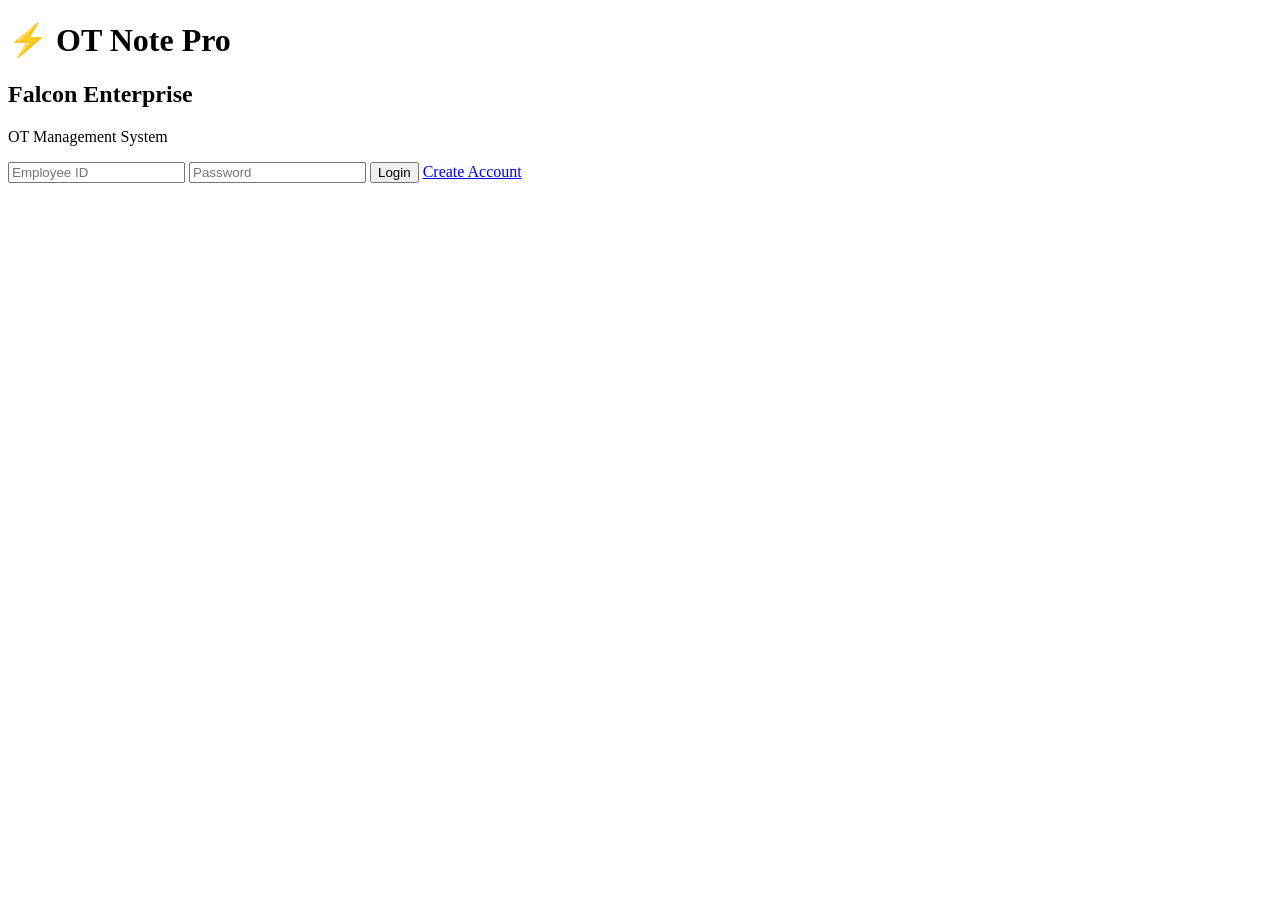
==== templates/login.html @ b85090cf "Add files via upload" ====
<!DOCTYPE html>

<html>

<head>

<title>
OT Note Pro Falcon Enterprise
</title>


<link rel="stylesheet"
href="/static/style.css">


</head>


<body class="login-page">


<div class="login-card">


<h1>
⚡ OT Note Pro
</h1>


<h2>
Falcon Enterprise
</h2>


<p>
OT Management System
</p>



<input
id="employee_id"
placeholder="Employee ID">


<input
id="password"
type="password"
placeholder="Password">



<button
class="login-btn"
onclick="login()">

Login

</button>



<a href="/register">

Create Account

</a>


</div>


<script>


function login(){


fetch("/login",{


method:"POST",

headers:{

"Content-Type":
"application/json"

},


body:JSON.stringify({

employee_id:
document.getElementById("employee_id").value,


password:
document.getElementById("password").value

})


})


.then(r=>r.json())


.then(data=>{


if(data.success){

window.location="/dashboard";

}

else{

alert("Login ไม่ถูกต้อง");

}


});


}


</script>


</body>

</html>
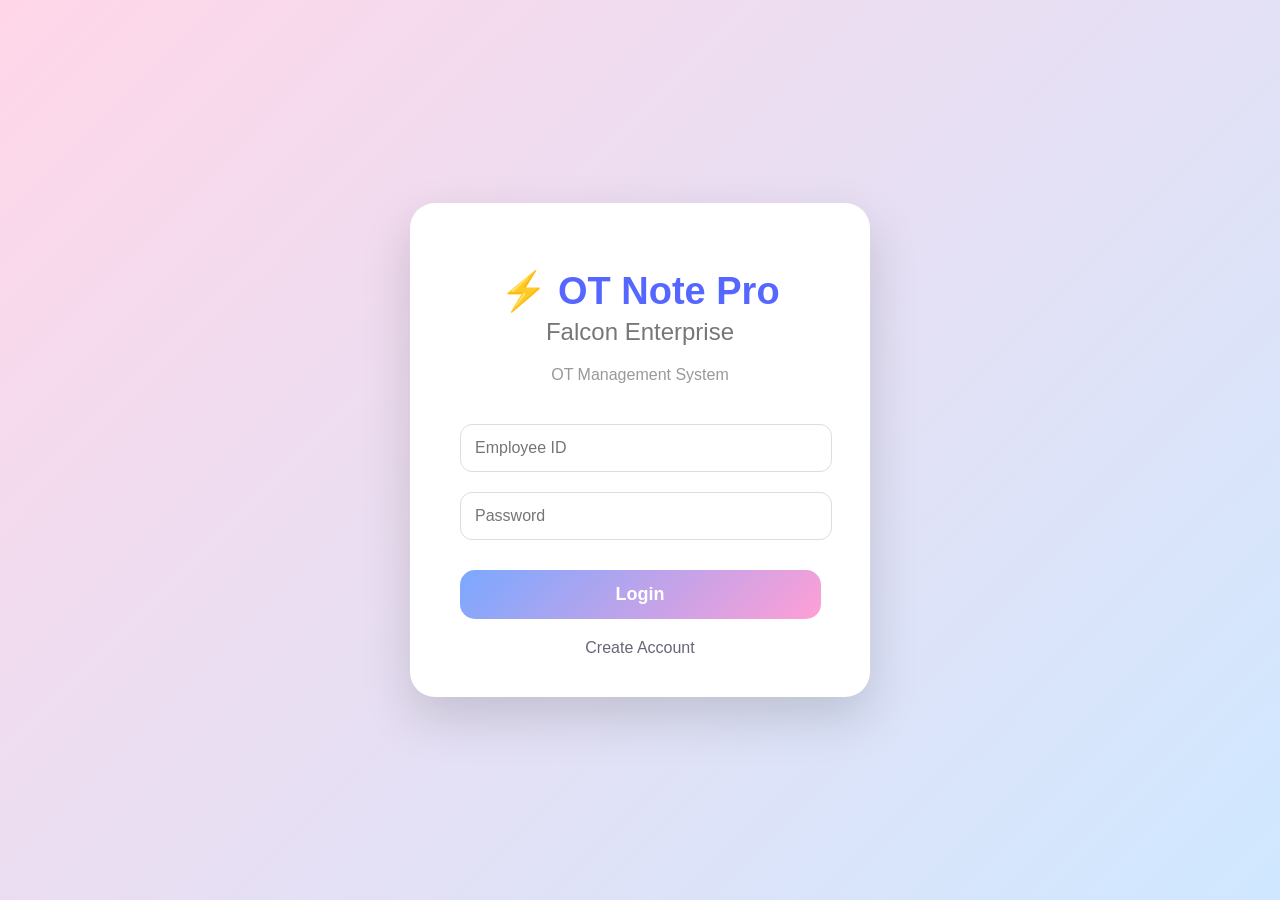
==== commit 29382cba: "Update login.html" ====
--- a/templates/login.html
+++ b/templates/login.html
@@ -3,7 +3,8 @@
 <html>
 
 <head>
-
+<meta name="viewport" content="width=device-width, initial-scale=1.0">
+  
 <title>
 OT Note Pro Falcon Enterprise
 </title>
@@ -134,4 +135,4 @@
 
 </body>
 
-</html>+</html>
--- a/static/style.css
+++ b/static/style.css
@@ -0,0 +1,1008 @@
+/* =================================
+   OT Note Pro Falcon
+   Premium Mobile Style
+================================= */
+
+
+body{
+
+    margin:0;
+
+    background:#F1F5F9;
+
+    font-family:
+    "Segoe UI",
+    Arial,
+    sans-serif;
+
+    color:#1E293B;
+
+}
+
+
+
+/* Header */
+
+.header{
+
+    background:#0F4C81;
+
+    color:white;
+
+    padding:20px;
+
+    text-align:center;
+
+    box-shadow:
+    0 3px 10px rgba(0,0,0,0.15);
+
+}
+
+
+.header h1{
+
+    margin:0;
+
+    font-size:32px;
+
+}
+
+
+.header p{
+
+    margin:5px;
+
+    color:#DDE7F2;
+
+}
+
+
+
+/* Main Card */
+
+.card{
+
+    background:white;
+
+    margin:20px auto;
+
+    padding:25px;
+
+    width:90%;
+
+    max-width:900px;
+
+    border-radius:15px;
+
+    box-shadow:
+
+    0 5px 20px rgba(0,0,0,0.12);
+
+}
+
+
+
+/* Text Area */
+
+textarea{
+
+    width:100%;
+
+    height:120px;
+
+    resize:none;
+
+    padding:12px;
+
+    font-size:15px;
+
+    border-radius:10px;
+
+    border:1px solid #CBD5E1;
+
+    box-sizing:border-box;
+
+}
+
+
+
+/* Form Grid */
+
+
+.form-grid{
+
+    display:grid;
+
+    grid-template-columns:
+
+    1fr 1fr;
+
+    gap:15px;
+
+}
+
+
+
+.form-grid div{
+
+    display:flex;
+
+    flex-direction:column;
+
+}
+
+
+
+.form-grid label{
+
+    font-weight:600;
+
+    margin-bottom:5px;
+
+}
+
+input{
+
+    padding:10px;
+
+    border-radius:8px;
+
+    border:
+
+    1px solid #CBD5E1;
+
+    font-size:15px;
+
+}
+
+
+
+.form-grid .full{
+
+    grid-column:
+
+    1 / 3;
+
+}
+
+
+
+
+
+/* Buttons */
+
+
+button{
+
+
+    border:none;
+
+    padding:
+
+    12px 25px;
+
+
+    margin-top:15px;
+
+
+    border-radius:12px;
+
+
+    font-size:16px;
+
+
+    font-weight:bold;
+
+
+    cursor:pointer;
+
+
+    transition:0.2s;
+
+
+}
+
+
+
+button:hover{
+
+    transform:translateY(-2px);
+
+}
+
+
+
+/* Parse Button */
+
+.blue{
+
+    background:#2563EB;
+
+    color:white;
+
+}
+
+
+/* Save Button */
+
+.green{
+
+    background:#16A34A;
+
+    color:white;
+
+}
+
+
+
+/* =======================================
+   TABLE
+======================================= */
+
+.table-wrapper{
+
+    width:100%;
+
+    margin-top:15px;
+
+    overflow-x:auto;
+
+    border-radius:12px;
+
+    border:1px solid #E5E7EB;
+
+    background:white;
+
+}
+
+table{
+
+    width:100%;
+
+    border-collapse:collapse;
+
+    table-layout:fixed;
+
+}
+
+thead{
+
+    background:#174A7C;
+
+    color:white;
+
+    position:sticky;
+
+    top:0;
+
+}
+
+th{
+
+    padding:14px;
+
+    font-size:14px;
+
+    font-weight:600;
+
+    border-right:1px solid rgba(255,255,255,.15);
+
+}
+
+td{
+
+    padding:12px;
+
+    text-align:center;
+
+    border-bottom:1px solid #ECECEC;
+
+    font-size:14px;
+
+}
+
+tbody tr:nth-child(even){
+
+    background:#FAFBFC;
+
+}
+
+tbody tr:hover{
+
+    background:#EAF4FF;
+
+    transition:.2s;
+
+}
+
+tbody tr{
+
+    transition:.2s;
+
+}
+
+/* ===== Column Width ===== */
+
+#records th:nth-child(1),
+#records td:nth-child(1){
+
+    width:18%;
+
+}
+
+#records th:nth-child(2),
+#records td:nth-child(2){
+
+    width:14%;
+
+}
+
+#records th:nth-child(3),
+#records td:nth-child(3){
+
+    width:12%;
+
+}
+
+#records th:nth-child(4),
+#records td:nth-child(4){
+
+    width:8%;
+
+}
+
+#records th:nth-child(5),
+#records td:nth-child(5){
+
+    width:8%;
+
+}
+
+#records th:nth-child(6),
+#records td:nth-child(6){
+
+    width:7%;
+
+}
+
+#records th:nth-child(7),
+#records td:nth-child(7){
+
+    width:13%;
+
+    overflow:hidden;
+
+    text-overflow:ellipsis;
+
+    white-space:nowrap;
+
+}
+
+#records th:nth-child(8),
+#records td:nth-child(8){
+
+    width:10%;
+
+}
+
+
+
+/* Mobile */
+
+@media(max-width:700px){
+
+
+    .form-grid{
+
+        grid-template-columns:
+
+        1fr;
+
+    }
+
+
+    .form-grid .full{
+
+        grid-column:
+
+        1;
+
+    }
+
+
+    table{
+
+        font-size:12px;
+
+        overflow:auto;
+
+    }
+
+
+    .card{
+
+        width:95%;
+
+        padding:15px;
+
+    }
+
+}
+
+.red{
+
+    background:#DC2626;
+
+    color:white;
+
+    border:none;
+
+    border-radius:8px;
+
+    padding:10px 18px;
+
+    cursor:pointer;
+
+    font-weight:bold;
+
+    transition:.25s;
+
+}
+
+.red:hover{
+
+    background:#B91C1C;
+
+    transform:scale(1.05);
+
+}
+
+
+.orange{
+
+    background:#F59E0B;
+
+    color:white;
+
+}
+
+.orange:hover{
+
+    background:#D97706;
+
+}
+
+.button-bar{
+
+    display:grid;
+
+    grid-template-columns:repeat(4,1fr);
+
+    gap:15px;
+
+    margin-top:25px;
+
+    margin-bottom:30px;
+
+}
+
+.table-wrapper{
+
+    width:100%;
+
+    overflow-x:auto;
+    max-height:420px;
+}
+
+/* ลดความกว้างคอลัมน์ Detail */
+
+#records th:nth-child(7),
+#records td:nth-child(7){
+
+    width:80px;
+
+    max-width:80px;
+
+    overflow:hidden;
+
+    text-overflow:ellipsis;
+
+    white-space:nowrap;
+
+}
+
+/* ===================================== */
+/* Mobile Responsive */
+/* ===================================== */
+
+
+@media screen and (max-width: 768px){
+
+
+    body{
+
+        padding:10px;
+
+    }
+
+
+
+    .header{
+
+        text-align:center;
+
+        padding:15px;
+
+    }
+
+
+
+    .header h1{
+
+        font-size:24px;
+
+    }
+
+
+
+    .card{
+
+        width:100%;
+
+        padding:15px;
+
+        box-sizing:border-box;
+
+    }
+
+
+
+    textarea{
+
+        width:100%;
+
+        min-height:120px;
+
+        font-size:16px;
+
+    }
+
+
+
+    .form-grid{
+
+        display:block;
+
+    }
+
+
+
+    .field{
+
+        width:100%;
+
+        margin-bottom:15px;
+
+    }
+
+
+
+    .field input{
+
+        width:100%;
+
+        height:42px;
+
+        font-size:16px;
+
+        box-sizing:border-box;
+
+    }
+
+
+
+    .field textarea{
+
+        width:100%;
+
+    }
+
+
+
+    .button-bar{
+
+        display:flex;
+
+        flex-direction:column;
+
+        gap:10px;
+
+    }
+
+
+
+    .button-bar button{
+
+        width:100%;
+
+        height:45px;
+
+        font-size:16px;
+
+    }
+
+
+
+    .table-wrapper{
+
+        overflow-x:auto;
+
+        width:100%;
+
+    }
+
+
+
+    table{
+
+        min-width:800px;
+
+    }
+
+
+
+    th,
+    td{
+
+        white-space:nowrap;
+
+        padding:10px;
+
+    }
+
+
+}
+
+/* ===================================== */
+/* Mobile Header */
+/* ===================================== */
+
+
+@media screen and (max-width:768px){
+
+
+.header{
+
+    border-radius:15px;
+
+    margin-bottom:15px;
+
+}
+
+
+
+.header button{
+
+    width:100%;
+
+    margin-top:10px;
+
+}
+
+
+
+.header p{
+
+    margin:5px;
+
+    font-size:14px;
+
+}
+
+
+}
+
+/* ===================================== */
+/* Mobile OT Table */
+/* ===================================== */
+
+
+.mobile-table{
+
+    overflow-x:auto;
+
+    border-radius:12px;
+
+}
+
+
+
+.mobile-table table{
+
+    width:100%;
+
+    border-collapse:collapse;
+
+}
+
+
+
+.mobile-table th{
+
+    background:#1f6feb;
+
+    color:white;
+
+}
+
+
+
+.mobile-table td,
+.mobile-table th{
+
+    padding:10px;
+
+    text-align:center;
+
+}
+
+
+
+@media screen and (max-width:768px){
+
+
+    .mobile-table table{
+
+        min-width:900px;
+
+    }
+
+
+    .mobile-table button{
+
+        min-width:80px;
+
+        height:38px;
+
+        font-size:14px;
+
+    }
+
+
+}
+
+/* ===========================
+   Falcon Enterprise Login
+=========================== */
+
+
+.login-page{
+
+height:100vh;
+
+display:flex;
+
+justify-content:center;
+
+align-items:center;
+
+
+background:
+
+linear-gradient(
+135deg,
+#ffd6e8,
+#cfe8ff
+);
+
+font-family:
+
+Segoe UI,
+sans-serif;
+
+}
+
+
+
+.login-card{
+
+
+width:380px;
+
+
+padding:40px;
+
+
+background:white;
+
+
+border-radius:25px;
+
+
+box-shadow:
+
+0 20px 50px rgba(0,0,0,.15);
+
+
+text-align:center;
+
+
+}
+
+
+
+.login-card h1{
+
+
+font-size:38px;
+
+
+margin-bottom:5px;
+
+
+color:#5567ff;
+
+
+}
+
+
+
+.login-card h2{
+
+
+margin-top:0;
+
+
+color:#777;
+
+
+font-weight:500;
+
+
+}
+
+
+
+.login-card p{
+
+
+color:#999;
+
+
+margin-bottom:30px;
+
+
+}
+
+
+
+.login-card input{
+
+
+width:90%;
+
+
+padding:14px;
+
+
+margin:10px;
+
+
+border-radius:12px;
+
+
+border:
+
+1px solid #ddd;
+
+
+font-size:16px;
+
+
+}
+
+
+
+.login-btn{
+
+
+width:95%;
+
+
+padding:14px;
+
+
+margin-top:20px;
+
+
+border:none;
+
+
+border-radius:15px;
+
+
+background:
+
+linear-gradient(
+135deg,
+#7aa8ff,
+#ff9fd6
+);
+
+
+color:white;
+
+
+font-size:18px;
+
+
+cursor:pointer;
+
+
+}
+
+
+
+.login-btn:hover{
+
+
+opacity:.9;
+
+
+}
+
+
+
+.login-card a{
+
+
+display:block;
+
+
+margin-top:20px;
+
+
+color:#667;
+
+
+text-decoration:none;
+
+
+}
+
+/* ===========================
+ Register Button
+=========================== */
+
+
+.register-btn{
+
+
+width:95%;
+
+padding:14px;
+
+border:none;
+
+border-radius:15px;
+
+
+background:
+
+linear-gradient(
+135deg,
+#ffb3d9,
+#9fd8ff
+);
+
+
+color:white;
+
+
+font-size:18px;
+
+
+cursor:pointer;
+
+
+}
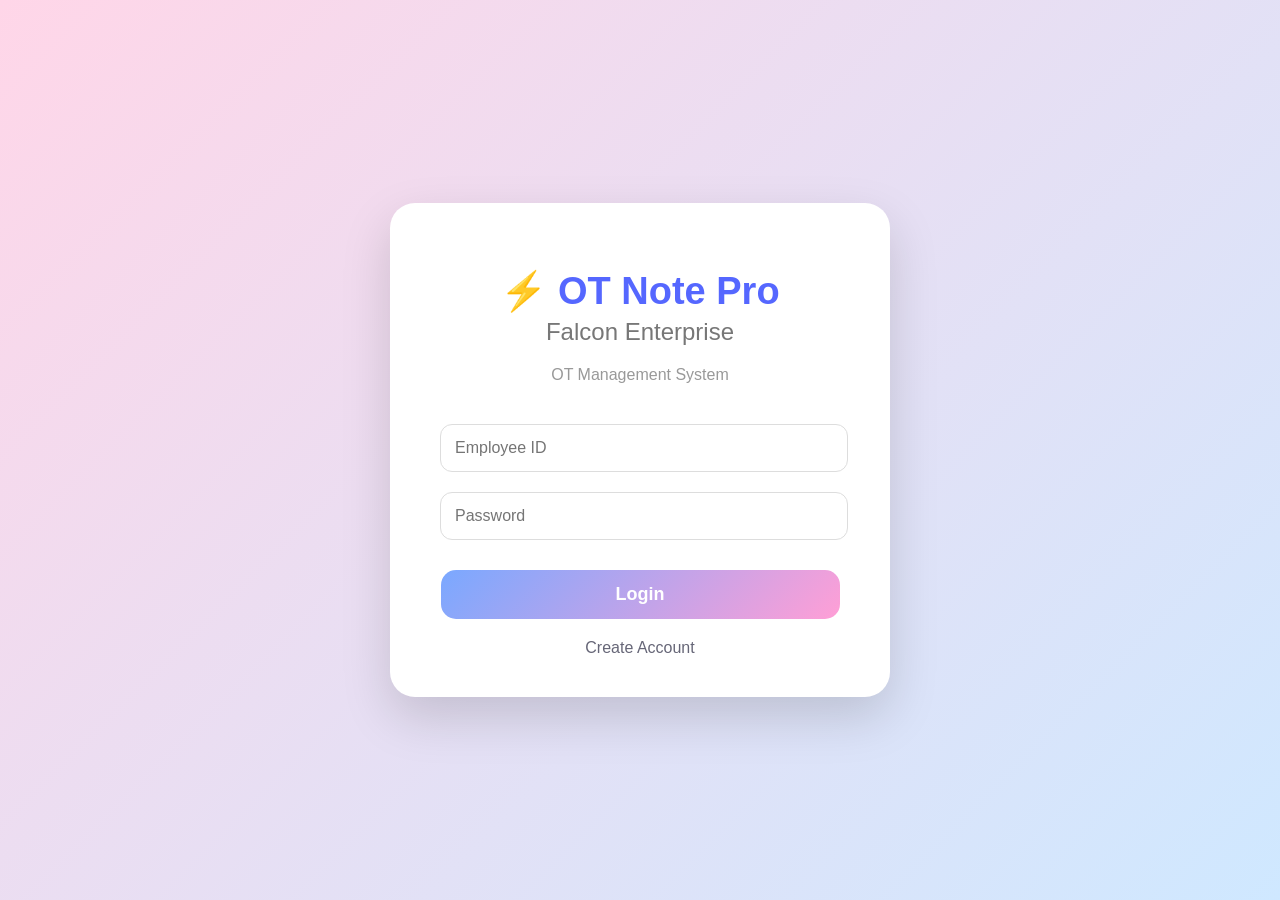
==== commit 3e83e624: "Add files via upload" ====
--- a/templates/login.html
+++ b/templates/login.html
@@ -3,16 +3,21 @@
 <html>
 
 <head>
-<meta name="viewport" content="width=device-width, initial-scale=1.0">
-  
+
 <title>
 OT Note Pro Falcon Enterprise
 </title>
 
+<meta name="viewport" content="width=device-width, initial-scale=1.0">
+
+<link rel="manifest" href="/manifest.json">
+
+<link rel="icon" href="/static/favicon.ico">
+
+<meta name="theme-color" content="#5B6CFF">
 
 <link rel="stylesheet"
 href="/static/style.css">
-
 
 </head>
 
@@ -135,4 +140,4 @@
 
 </body>
 
-</html>
+</html>
--- a/static/style.css
+++ b/static/style.css
@@ -3,10 +3,14 @@
    Premium Mobile Style
 ================================= */
 
-
+html,
 body{
 
     margin:0;
+    padding:0;
+
+    width:100%;
+    height:100%;
 
     background:#F1F5F9;
 
@@ -21,6 +25,7 @@
 
 
 
+
 /* Header */
 
 .header{
@@ -775,16 +780,22 @@
    Falcon Enterprise Login
 =========================== */
 
-
 .login-page{
 
-height:100vh;
+width:100%;
+
+min-height:100vh;
+
+padding:20px;
+
+box-sizing:border-box;
 
 display:flex;
 
 justify-content:center;
 
 align-items:center;
+
 
 
 background:
@@ -807,7 +818,9 @@
 .login-card{
 
 
-width:380px;
+width:100%;
+
+max-width:420px;
 
 
 padding:40px;
@@ -1005,4 +1018,31 @@
 cursor:pointer;
 
 
+}
+
+@media screen and (max-width:768px){
+
+    .login-card{
+
+        width:100%;
+        max-width:380px;
+
+        padding:30px 20px;
+
+    }
+
+    .login-card h1{
+
+        font-size:34px;
+
+    }
+
+    .login-card input,
+    .login-btn{
+
+        width:100%;
+        box-sizing:border-box;
+
+    }
+
 }
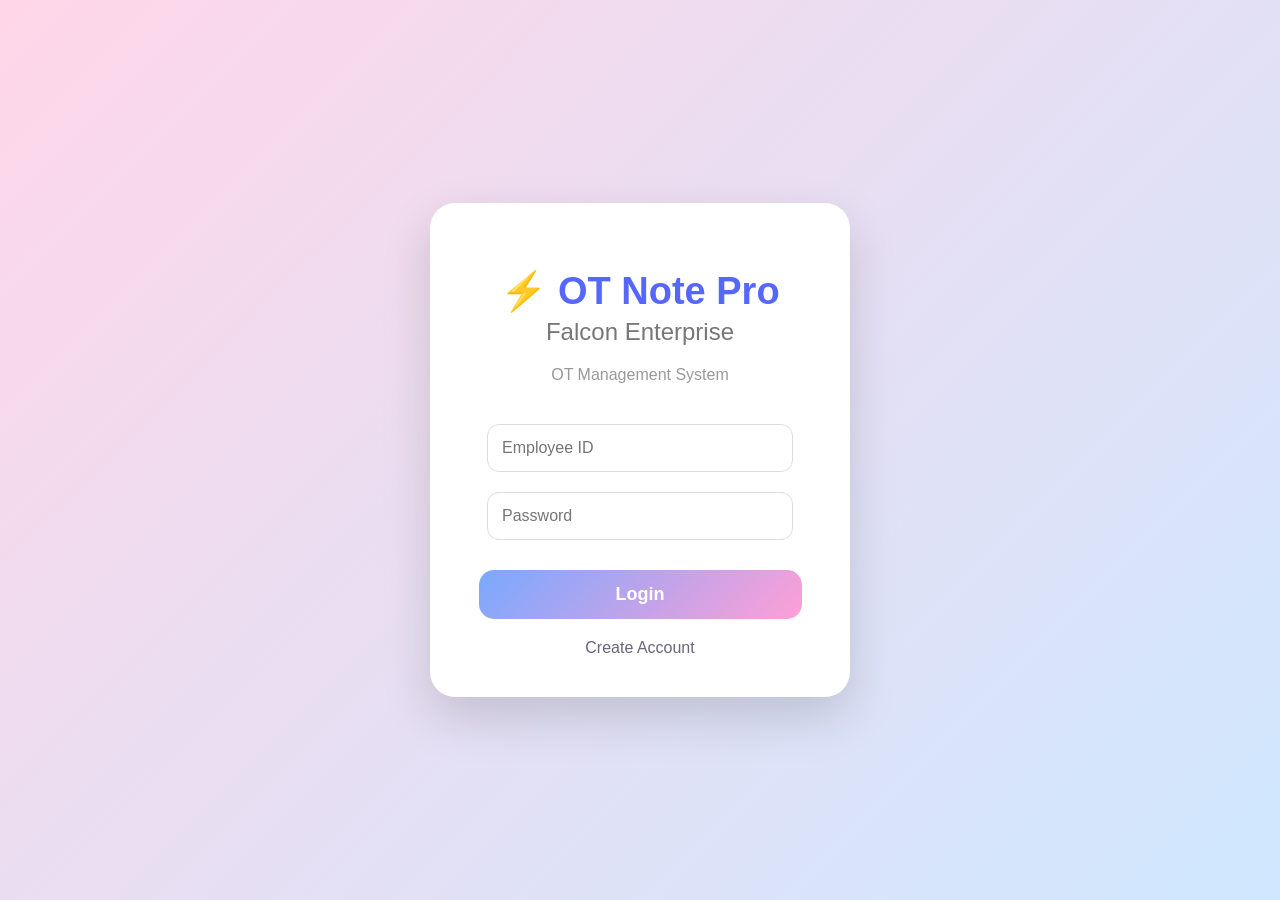
==== commit 6eb428a3: "Initial commit - OT Note Pro Falcon v1.1" ====
--- a/templates/login.html
+++ b/templates/login.html
@@ -1,143 +1,155 @@
-<!DOCTYPE html>
-
-<html>
-
-<head>
-
-<title>
-OT Note Pro Falcon Enterprise
-</title>
-
-<meta name="viewport" content="width=device-width, initial-scale=1.0">
-
-<link rel="manifest" href="/manifest.json">
-
-<link rel="icon" href="/static/favicon.ico">
-
-<meta name="theme-color" content="#5B6CFF">
-
-<link rel="stylesheet"
-href="/static/style.css">
-
-</head>
-
-
-<body class="login-page">
-
-
-<div class="login-card">
-
-
-<h1>
-⚡ OT Note Pro
-</h1>
-
-
-<h2>
-Falcon Enterprise
-</h2>
-
-
-<p>
-OT Management System
-</p>
-
-
-
-<input
-id="employee_id"
-placeholder="Employee ID">
-
-
-<input
-id="password"
-type="password"
-placeholder="Password">
-
-
-
-<button
-class="login-btn"
-onclick="login()">
-
-Login
-
-</button>
-
-
-
-<a href="/register">
-
-Create Account
-
-</a>
-
-
-</div>
-
-
-<script>
-
-
-function login(){
-
-
-fetch("/login",{
-
-
-method:"POST",
-
-headers:{
-
-"Content-Type":
-"application/json"
-
-},
-
-
-body:JSON.stringify({
-
-employee_id:
-document.getElementById("employee_id").value,
-
-
-password:
-document.getElementById("password").value
-
-})
-
-
-})
-
-
-.then(r=>r.json())
-
-
-.then(data=>{
-
-
-if(data.success){
-
-window.location="/dashboard";
-
-}
-
-else{
-
-alert("Login ไม่ถูกต้อง");
-
-}
-
-
-});
-
-
-}
-
-
-</script>
-
-
-</body>
-
+<!DOCTYPE html>
+
+<html>
+
+<head>
+
+<title>
+OT Note Pro Falcon Enterprise
+</title>
+
+<meta name="viewport" content="width=device-width, initial-scale=1.0">
+
+<link rel="manifest" href="/manifest.json">
+
+<link rel="icon" href="/static/favicon.ico">
+
+<meta name="theme-color" content="#5B6CFF">
+
+<link rel="stylesheet"
+href="/static/style.css">
+
+</head>
+
+
+<body class="login-page">
+
+
+<div class="login-card">
+
+
+<h1>
+⚡ OT Note Pro
+</h1>
+
+
+<h2>
+Falcon Enterprise
+</h2>
+
+
+<p>
+OT Management System
+</p>
+
+
+
+<input
+id="employee_id"
+placeholder="Employee ID">
+
+
+<input
+id="password"
+type="password"
+placeholder="Password">
+
+
+
+<button
+class="login-btn"
+onclick="login()">
+
+Login
+
+</button>
+
+
+
+<a href="/register">
+
+Create Account
+
+</a>
+
+
+</div>
+
+
+
+<script>
+
+
+function login(){
+
+
+fetch("/login",{
+
+
+method:"POST",
+
+headers:{
+
+"Content-Type":
+"application/json"
+
+},
+
+
+body:JSON.stringify({
+
+employee_id:
+document.getElementById("employee_id").value,
+
+
+password:
+document.getElementById("password").value
+
+})
+
+
+})
+
+
+.then(r=>r.json())
+
+
+.then(data=>{
+
+
+if(data.success){
+
+window.location="/dashboard";
+
+}
+
+else{
+
+alert("Login ไม่ถูกต้อง");
+
+}
+
+
+});
+
+
+}
+
+document.addEventListener(
+"keydown",
+function(event){
+
+    if(event.key === "Enter"){
+
+        login();
+
+    }
+
+});
+
+</script>
+
+
+</body>
+
 </html>
--- a/static/style.css
+++ b/static/style.css
@@ -1,1048 +1,1168 @@
-/* =================================
-   OT Note Pro Falcon
-   Premium Mobile Style
-================================= */
-
-html,
-body{
-
-    margin:0;
-    padding:0;
-
-    width:100%;
-    height:100%;
-
-    background:#F1F5F9;
-
-    font-family:
-    "Segoe UI",
-    Arial,
-    sans-serif;
-
-    color:#1E293B;
-
-}
-
-
-
-
-/* Header */
-
-.header{
-
-    background:#0F4C81;
-
-    color:white;
-
-    padding:20px;
-
-    text-align:center;
-
-    box-shadow:
-    0 3px 10px rgba(0,0,0,0.15);
-
-}
-
-
-.header h1{
-
-    margin:0;
-
-    font-size:32px;
-
-}
-
-
-.header p{
-
-    margin:5px;
-
-    color:#DDE7F2;
-
-}
-
-
-
-/* Main Card */
-
-.card{
-
-    background:white;
-
-    margin:20px auto;
-
-    padding:25px;
-
-    width:90%;
-
-    max-width:900px;
-
-    border-radius:15px;
-
-    box-shadow:
-
-    0 5px 20px rgba(0,0,0,0.12);
-
-}
-
-
-
-/* Text Area */
-
-textarea{
-
-    width:100%;
-
-    height:120px;
-
-    resize:none;
-
-    padding:12px;
-
-    font-size:15px;
-
-    border-radius:10px;
-
-    border:1px solid #CBD5E1;
-
-    box-sizing:border-box;
-
-}
-
-
-
-/* Form Grid */
-
-
-.form-grid{
-
-    display:grid;
-
-    grid-template-columns:
-
-    1fr 1fr;
-
-    gap:15px;
-
-}
-
-
-
-.form-grid div{
-
-    display:flex;
-
-    flex-direction:column;
-
-}
-
-
-
-.form-grid label{
-
-    font-weight:600;
-
-    margin-bottom:5px;
-
-}
-
-input{
-
-    padding:10px;
-
-    border-radius:8px;
-
-    border:
-
-    1px solid #CBD5E1;
-
-    font-size:15px;
-
-}
-
-
-
-.form-grid .full{
-
-    grid-column:
-
-    1 / 3;
-
-}
-
-
-
-
-
-/* Buttons */
-
-
-button{
-
-
-    border:none;
-
-    padding:
-
-    12px 25px;
-
-
-    margin-top:15px;
-
-
-    border-radius:12px;
-
-
-    font-size:16px;
-
-
-    font-weight:bold;
-
-
-    cursor:pointer;
-
-
-    transition:0.2s;
-
-
-}
-
-
-
-button:hover{
-
-    transform:translateY(-2px);
-
-}
-
-
-
-/* Parse Button */
-
-.blue{
-
-    background:#2563EB;
-
-    color:white;
-
-}
-
-
-/* Save Button */
-
-.green{
-
-    background:#16A34A;
-
-    color:white;
-
-}
-
-
-
-/* =======================================
-   TABLE
-======================================= */
-
-.table-wrapper{
-
-    width:100%;
-
-    margin-top:15px;
-
-    overflow-x:auto;
-
-    border-radius:12px;
-
-    border:1px solid #E5E7EB;
-
-    background:white;
-
-}
-
-table{
-
-    width:100%;
-
-    border-collapse:collapse;
-
-    table-layout:fixed;
-
-}
-
-thead{
-
-    background:#174A7C;
-
-    color:white;
-
-    position:sticky;
-
-    top:0;
-
-}
-
-th{
-
-    padding:14px;
-
-    font-size:14px;
-
-    font-weight:600;
-
-    border-right:1px solid rgba(255,255,255,.15);
-
-}
-
-td{
-
-    padding:12px;
-
-    text-align:center;
-
-    border-bottom:1px solid #ECECEC;
-
-    font-size:14px;
-
-}
-
-tbody tr:nth-child(even){
-
-    background:#FAFBFC;
-
-}
-
-tbody tr:hover{
-
-    background:#EAF4FF;
-
-    transition:.2s;
-
-}
-
-tbody tr{
-
-    transition:.2s;
-
-}
-
-/* ===== Column Width ===== */
-
-#records th:nth-child(1),
-#records td:nth-child(1){
-
-    width:18%;
-
-}
-
-#records th:nth-child(2),
-#records td:nth-child(2){
-
-    width:14%;
-
-}
-
-#records th:nth-child(3),
-#records td:nth-child(3){
-
-    width:12%;
-
-}
-
-#records th:nth-child(4),
-#records td:nth-child(4){
-
-    width:8%;
-
-}
-
-#records th:nth-child(5),
-#records td:nth-child(5){
-
-    width:8%;
-
-}
-
-#records th:nth-child(6),
-#records td:nth-child(6){
-
-    width:7%;
-
-}
-
-#records th:nth-child(7),
-#records td:nth-child(7){
-
-    width:13%;
-
-    overflow:hidden;
-
-    text-overflow:ellipsis;
-
-    white-space:nowrap;
-
-}
-
-#records th:nth-child(8),
-#records td:nth-child(8){
-
-    width:10%;
-
-}
-
-
-
-/* Mobile */
-
-@media(max-width:700px){
-
-
-    .form-grid{
-
-        grid-template-columns:
-
-        1fr;
-
-    }
-
-
-    .form-grid .full{
-
-        grid-column:
-
-        1;
-
-    }
-
-
-    table{
-
-        font-size:12px;
-
-        overflow:auto;
-
-    }
-
-
-    .card{
-
-        width:95%;
-
-        padding:15px;
-
-    }
-
-}
-
-.red{
-
-    background:#DC2626;
-
-    color:white;
-
-    border:none;
-
-    border-radius:8px;
-
-    padding:10px 18px;
-
-    cursor:pointer;
-
-    font-weight:bold;
-
-    transition:.25s;
-
-}
-
-.red:hover{
-
-    background:#B91C1C;
-
-    transform:scale(1.05);
-
-}
-
-
-.orange{
-
-    background:#F59E0B;
-
-    color:white;
-
-}
-
-.orange:hover{
-
-    background:#D97706;
-
-}
-
-.button-bar{
-
-    display:grid;
-
-    grid-template-columns:repeat(4,1fr);
-
-    gap:15px;
-
-    margin-top:25px;
-
-    margin-bottom:30px;
-
-}
-
-.table-wrapper{
-
-    width:100%;
-
-    overflow-x:auto;
-    max-height:420px;
-}
-
-/* ลดความกว้างคอลัมน์ Detail */
-
-#records th:nth-child(7),
-#records td:nth-child(7){
-
-    width:80px;
-
-    max-width:80px;
-
-    overflow:hidden;
-
-    text-overflow:ellipsis;
-
-    white-space:nowrap;
-
-}
-
-/* ===================================== */
-/* Mobile Responsive */
-/* ===================================== */
-
-
-@media screen and (max-width: 768px){
-
-
-    body{
-
-        padding:10px;
-
-    }
-
-
-
-    .header{
-
-        text-align:center;
-
-        padding:15px;
-
-    }
-
-
-
-    .header h1{
-
-        font-size:24px;
-
-    }
-
-
-
-    .card{
-
-        width:100%;
-
-        padding:15px;
-
-        box-sizing:border-box;
-
-    }
-
-
-
-    textarea{
-
-        width:100%;
-
-        min-height:120px;
-
-        font-size:16px;
-
-    }
-
-
-
-    .form-grid{
-
-        display:block;
-
-    }
-
-
-
-    .field{
-
-        width:100%;
-
-        margin-bottom:15px;
-
-    }
-
-
-
-    .field input{
-
-        width:100%;
-
-        height:42px;
-
-        font-size:16px;
-
-        box-sizing:border-box;
-
-    }
-
-
-
-    .field textarea{
-
-        width:100%;
-
-    }
-
-
-
-    .button-bar{
-
-        display:flex;
-
-        flex-direction:column;
-
-        gap:10px;
-
-    }
-
-
-
-    .button-bar button{
-
-        width:100%;
-
-        height:45px;
-
-        font-size:16px;
-
-    }
-
-
-
-    .table-wrapper{
-
-        overflow-x:auto;
-
-        width:100%;
-
-    }
-
-
-
-    table{
-
-        min-width:800px;
-
-    }
-
-
-
-    th,
-    td{
-
-        white-space:nowrap;
-
-        padding:10px;
-
-    }
-
-
-}
-
-/* ===================================== */
-/* Mobile Header */
-/* ===================================== */
-
-
-@media screen and (max-width:768px){
-
-
-.header{
-
-    border-radius:15px;
-
-    margin-bottom:15px;
-
-}
-
-
-
-.header button{
-
-    width:100%;
-
-    margin-top:10px;
-
-}
-
-
-
-.header p{
-
-    margin:5px;
-
-    font-size:14px;
-
-}
-
-
-}
-
-/* ===================================== */
-/* Mobile OT Table */
-/* ===================================== */
-
-
-.mobile-table{
-
-    overflow-x:auto;
-
-    border-radius:12px;
-
-}
-
-
-
-.mobile-table table{
-
-    width:100%;
-
-    border-collapse:collapse;
-
-}
-
-
-
-.mobile-table th{
-
-    background:#1f6feb;
-
-    color:white;
-
-}
-
-
-
-.mobile-table td,
-.mobile-table th{
-
-    padding:10px;
-
-    text-align:center;
-
-}
-
-
-
-@media screen and (max-width:768px){
-
-
-    .mobile-table table{
-
-        min-width:900px;
-
-    }
-
-
-    .mobile-table button{
-
-        min-width:80px;
-
-        height:38px;
-
-        font-size:14px;
-
-    }
-
-
-}
-
-/* ===========================
-   Falcon Enterprise Login
-=========================== */
-
-.login-page{
-
-width:100%;
-
-min-height:100vh;
-
-padding:20px;
-
-box-sizing:border-box;
-
-display:flex;
-
-justify-content:center;
-
-align-items:center;
-
-
-
-background:
-
-linear-gradient(
-135deg,
-#ffd6e8,
-#cfe8ff
-);
-
-font-family:
-
-Segoe UI,
-sans-serif;
-
-}
-
-
-
-.login-card{
-
-
-width:100%;
-
-max-width:420px;
-
-
-padding:40px;
-
-
-background:white;
-
-
-border-radius:25px;
-
-
-box-shadow:
-
-0 20px 50px rgba(0,0,0,.15);
-
-
-text-align:center;
-
-
-}
-
-
-
-.login-card h1{
-
-
-font-size:38px;
-
-
-margin-bottom:5px;
-
-
-color:#5567ff;
-
-
-}
-
-
-
-.login-card h2{
-
-
-margin-top:0;
-
-
-color:#777;
-
-
-font-weight:500;
-
-
-}
-
-
-
-.login-card p{
-
-
-color:#999;
-
-
-margin-bottom:30px;
-
-
-}
-
-
-
-.login-card input{
-
-
-width:90%;
-
-
-padding:14px;
-
-
-margin:10px;
-
-
-border-radius:12px;
-
-
-border:
-
-1px solid #ddd;
-
-
-font-size:16px;
-
-
-}
-
-
-
-.login-btn{
-
-
-width:95%;
-
-
-padding:14px;
-
-
-margin-top:20px;
-
-
-border:none;
-
-
-border-radius:15px;
-
-
-background:
-
-linear-gradient(
-135deg,
-#7aa8ff,
-#ff9fd6
-);
-
-
-color:white;
-
-
-font-size:18px;
-
-
-cursor:pointer;
-
-
-}
-
-
-
-.login-btn:hover{
-
-
-opacity:.9;
-
-
-}
-
-
-
-.login-card a{
-
-
-display:block;
-
-
-margin-top:20px;
-
-
-color:#667;
-
-
-text-decoration:none;
-
-
-}
-
-/* ===========================
- Register Button
-=========================== */
-
-
-.register-btn{
-
-
-width:95%;
-
-padding:14px;
-
-border:none;
-
-border-radius:15px;
-
-
-background:
-
-linear-gradient(
-135deg,
-#ffb3d9,
-#9fd8ff
-);
-
-
-color:white;
-
-
-font-size:18px;
-
-
-cursor:pointer;
-
-
-}
-
-@media screen and (max-width:768px){
-
-    .login-card{
-
-        width:100%;
-        max-width:380px;
-
-        padding:30px 20px;
-
-    }
-
-    .login-card h1{
-
-        font-size:34px;
-
-    }
-
-    .login-card input,
-    .login-btn{
-
-        width:100%;
-        box-sizing:border-box;
-
-    }
-
+/* =================================
+   OT Note Pro Falcon
+   Premium Mobile Style
+================================= */
+
+html,
+body{
+
+    margin:0;
+    padding:0;
+
+    width:100%;
+    height:100%;
+
+    background:#F1F5F9;
+
+    font-family:
+    "Segoe UI",
+    Arial,
+    sans-serif;
+
+    color:#1E293B;
+
+}
+
+
+
+
+/* Header */
+
+.header{
+
+    background:#0F4C81;
+
+    color:white;
+
+    padding:20px;
+
+    text-align:center;
+
+    box-shadow:
+    0 3px 10px rgba(0,0,0,0.15);
+
+    border-radius:0;
+
+}
+
+
+.header h1{
+
+    margin:0;
+
+    font-size:32px;
+
+}
+
+
+.header p{
+
+    margin:5px;
+
+    color:#DDE7F2;
+
+}
+
+
+
+/* Main Card */
+
+.card{
+
+    background:white;
+
+    margin:20px auto;
+
+    padding:25px;
+
+    width:90%;
+
+    max-width:900px;
+
+    border-radius:15px;
+
+    box-shadow:
+
+    0 5px 20px rgba(0,0,0,0.12);
+
+}
+
+
+
+/* Text Area */
+
+textarea{
+
+    width:100%;
+
+    height:120px;
+
+    resize:none;
+
+    padding:12px;
+
+    font-size:15px;
+
+    border-radius:10px;
+
+    border:1px solid #CBD5E1;
+
+    box-sizing:border-box;
+
+}
+
+
+
+/* Form Grid */
+
+
+.form-grid{
+
+    display:grid;
+
+    grid-template-columns:
+
+    1fr 1fr;
+
+    gap:15px;
+
+}
+
+
+
+.form-grid div{
+
+    display:flex;
+
+    flex-direction:column;
+
+}
+
+
+
+.form-grid label{
+
+    font-weight:600;
+
+    margin-bottom:5px;
+
+}
+
+input{
+
+    padding:10px;
+
+    border-radius:8px;
+
+    border:
+
+    1px solid #CBD5E1;
+
+    font-size:15px;
+
+}
+
+
+
+.form-grid .full{
+
+    grid-column:
+
+    1 / 3;
+
+}
+
+
+
+
+
+/* Buttons */
+
+
+button{
+
+
+    border:none;
+
+    padding:
+
+    12px 25px;
+
+
+    margin-top:15px;
+
+
+    border-radius:12px;
+
+
+    font-size:16px;
+
+
+    font-weight:bold;
+
+
+    cursor:pointer;
+
+
+    transition:0.2s;
+
+
+}
+
+
+
+button:hover{
+
+    transform:translateY(-2px);
+
+}
+
+
+
+/* Parse Button */
+
+.blue{
+
+    background:#2563EB;
+
+    color:white;
+
+}
+
+
+/* Save Button */
+
+.green{
+
+    background:#16A34A;
+
+    color:white;
+
+}
+
+
+
+/* =======================================
+   TABLE
+======================================= */
+
+.table-wrapper{
+
+    width:100%;
+
+    margin-top:15px;
+
+    overflow-x:auto;
+
+    border-radius:12px;
+
+    border:1px solid #E5E7EB;
+
+    background:white;
+
+}
+
+table{
+
+    width:100%;
+
+    border-collapse:collapse;
+
+    table-layout:fixed;
+
+}
+
+thead{
+
+    background:#174A7C;
+
+    color:white;
+
+    position:sticky;
+
+    top:0;
+
+}
+
+th{
+
+    padding:14px;
+
+    font-size:14px;
+
+    font-weight:600;
+
+    border-right:1px solid rgba(255,255,255,.15);
+
+}
+
+td{
+
+    padding:12px;
+
+    text-align:center;
+
+    border-bottom:1px solid #ECECEC;
+
+    font-size:14px;
+
+}
+
+tbody tr:nth-child(even){
+
+    background:#FAFBFC;
+
+}
+
+tbody tr:hover{
+
+    background:#EAF4FF;
+
+    transition:.2s;
+
+}
+
+tbody tr{
+
+    transition:.2s;
+
+}
+
+/* ===== Column Width ===== */
+
+#records th:nth-child(1),
+#records td:nth-child(1){
+
+    width:150px;
+    min-width:150px;
+    max-width:150px;
+
+}
+
+#records th:nth-child(2),
+#records td:nth-child(2){
+
+    width:140px;
+    min-width:140px;
+
+}
+
+#records th:nth-child(3),
+#records td:nth-child(3){
+
+    width:12%;
+
+}
+
+#records th:nth-child(4),
+#records td:nth-child(4){
+
+    width:8%;
+
+}
+
+#records th:nth-child(5),
+#records td:nth-child(5){
+
+    width:8%;
+
+}
+
+#records th:nth-child(6),
+#records td:nth-child(6){
+
+    width:7%;
+
+}
+
+#records th:nth-child(7),
+#records td:nth-child(7){
+
+    width:13%;
+
+    overflow:hidden;
+
+    text-overflow:ellipsis;
+
+    white-space:nowrap;
+
+}
+
+#records th:nth-child(8),
+#records td:nth-child(8){
+
+    width:10%;
+
+}
+
+
+
+/* Mobile */
+
+@media(max-width:700px){
+
+
+    .form-grid{
+
+        grid-template-columns:
+
+        1fr;
+
+    }
+
+
+    .form-grid .full{
+
+        grid-column:
+
+        1;
+
+    }
+
+
+    table{
+
+        font-size:12px;
+
+        overflow:auto;
+
+    }
+
+
+    .card{
+
+        width:95%;
+
+        padding:15px;
+
+    }
+
+}
+
+.red{
+
+    background:#DC2626;
+
+    color:white;
+
+    border:none;
+
+    border-radius:8px;
+
+    padding:10px 18px;
+
+    cursor:pointer;
+
+    font-weight:bold;
+
+    transition:.25s;
+
+}
+
+.red:hover{
+
+    background:#B91C1C;
+
+    transform:scale(1.05);
+
+}
+
+
+.orange{
+
+    background:#F59E0B;
+
+    color:white;
+
+}
+
+.orange:hover{
+
+    background:#D97706;
+
+}
+
+.button-bar{
+
+    display:grid;
+
+    grid-template-columns:repeat(4,1fr);
+
+    gap:15px;
+
+    margin-top:25px;
+
+    margin-bottom:30px;
+
+}
+
+.table-wrapper{
+
+    width:100%;
+
+    overflow-x:auto;
+    max-height:420px;
+}
+
+/* ลดความกว้างคอลัมน์ Detail */
+
+#records th:nth-child(7),
+#records td:nth-child(7){
+
+    width:80px;
+
+    max-width:80px;
+
+    overflow:hidden;
+
+    text-overflow:ellipsis;
+
+    white-space:nowrap;
+
+}
+
+/* ===================================== */
+/* Mobile Responsive */
+/* ===================================== */
+
+
+@media screen and (max-width: 768px){
+
+
+    body{
+
+        padding:0;
+
+        overflow-x:hidden;
+
+    }
+
+
+
+    .header{
+
+        text-align:center;
+
+        padding:15px;
+
+    }
+
+
+
+    .header h1{
+
+        font-size:24px;
+
+    }
+
+
+
+    .card{
+
+        width:100%;
+
+        padding:15px;
+
+        box-sizing:border-box;
+
+    }
+
+
+
+    textarea{
+
+        width:100%;
+
+        min-height:120px;
+
+        font-size:16px;
+
+    }
+
+
+
+    .form-grid{
+
+        display:block;
+
+    }
+
+
+
+    .field{
+
+        width:100%;
+
+        margin-bottom:15px;
+
+    }
+
+
+
+    .field input{
+
+        width:100%;
+
+        height:42px;
+
+        font-size:16px;
+
+        box-sizing:border-box;
+
+    }
+
+
+
+    .field textarea{
+
+        width:100%;
+
+    }
+
+
+
+    .button-bar{
+
+        display:flex;
+
+        flex-direction:column;
+
+        gap:10px;
+
+    }
+
+
+
+    .button-bar button{
+
+        width:100%;
+
+        height:45px;
+
+        font-size:16px;
+
+    }
+
+
+
+    .table-wrapper{
+
+        overflow-x:auto;
+
+        width:100%;
+
+    }
+
+
+
+    table{
+
+        min-width:800px;
+
+    }
+
+
+
+    th,
+    td{
+
+        white-space:nowrap;
+
+        padding:10px;
+
+    }
+
+
+}
+
+/* ===================================== */
+/* Mobile Header */
+/* ===================================== */
+
+
+@media screen and (max-width:768px){
+
+.header{
+
+    border-radius:0;
+
+    margin-bottom:15px;
+
+}
+
+}
+
+
+
+.header button{
+
+    width:100%;
+
+    margin-top:10px;
+
+}
+
+
+
+.header p{
+
+    margin:5px;
+
+    font-size:14px;
+
+}
+
+
+/* ===================================== */
+/* Mobile OT Table */
+/* ===================================== */
+
+
+.mobile-table{
+
+    overflow-x:auto;
+
+    border-radius:12px;
+
+}
+
+
+
+.mobile-table table{
+
+    width:100%;
+
+    border-collapse:collapse;
+
+}
+
+
+
+.mobile-table th{
+
+    background:#1f6feb;
+
+    color:white;
+
+}
+
+
+
+.mobile-table td,
+.mobile-table th{
+
+    padding:10px;
+
+    text-align:center;
+
+}
+
+
+
+@media screen and (max-width:768px){
+
+
+    .mobile-table table{
+
+        min-width:900px;
+
+    }
+
+
+    .mobile-table button{
+
+        min-width:80px;
+
+        height:38px;
+
+        font-size:14px;
+
+    }
+
+
+}
+
+/* ===========================
+   Falcon Enterprise Login
+=========================== */
+
+.login-page{
+
+width:100%;
+
+min-height:100vh;
+
+padding:20px;
+
+box-sizing:border-box;
+
+display:flex;
+
+justify-content:center;
+
+align-items:center;
+
+
+
+background:
+
+linear-gradient(
+135deg,
+#ffd6e8,
+#cfe8ff
+);
+
+font-family:
+
+Segoe UI,
+sans-serif;
+
+}
+
+
+
+.login-card{
+
+
+width:100%;
+
+max-width:420px;
+
+
+padding:40px;
+
+
+background:white;
+
+
+border-radius:25px;
+
+
+box-shadow:
+
+0 20px 50px rgba(0,0,0,.15);
+
+
+text-align:center;
+
+
+}
+
+
+
+.login-card h1{
+
+
+font-size:38px;
+
+
+margin-bottom:5px;
+
+
+color:#5567ff;
+
+
+}
+
+
+
+.login-card h2{
+
+
+margin-top:0;
+
+
+color:#777;
+
+
+font-weight:500;
+
+
+}
+
+
+
+.login-card p{
+
+
+color:#999;
+
+
+margin-bottom:30px;
+
+
+}
+
+
+
+.login-card input{
+
+
+width:90%;
+
+
+padding:14px;
+
+
+margin:10px;
+
+
+border-radius:12px;
+
+
+border:
+
+1px solid #ddd;
+
+
+font-size:16px;
+
+
+}
+
+
+
+.login-btn{
+
+
+width:95%;
+
+
+padding:14px;
+
+
+margin-top:20px;
+
+
+border:none;
+
+
+border-radius:15px;
+
+
+background:
+
+linear-gradient(
+135deg,
+#7aa8ff,
+#ff9fd6
+);
+
+
+color:white;
+
+
+font-size:18px;
+
+
+cursor:pointer;
+
+
+}
+
+
+
+.login-btn:hover{
+
+
+opacity:.9;
+
+
+}
+
+
+
+.login-card a{
+
+
+display:block;
+
+
+margin-top:20px;
+
+
+color:#667;
+
+
+text-decoration:none;
+
+
+}
+
+/* ===========================
+ Register Button
+=========================== */
+
+
+.register-btn{
+
+
+width:95%;
+
+padding:14px;
+
+border:none;
+
+border-radius:15px;
+
+
+background:
+
+linear-gradient(
+135deg,
+#ffb3d9,
+#9fd8ff
+);
+
+
+color:white;
+
+
+font-size:18px;
+
+
+cursor:pointer;
+
+
+}
+
+@media screen and (max-width:768px){
+
+    .login-card{
+
+        width:100%;
+        max-width:380px;
+
+        padding:30px 20px;
+
+    }
+
+    .login-card h1{
+
+        font-size:34px;
+
+    }
+
+    .login-card input,
+    .login-btn{
+
+        width:100%;
+        box-sizing:border-box;
+
+    }
+
+}
+
+*{
+
+    box-sizing:border-box;
+
+}
+
+
+html,
+body{
+
+    width:100%;
+
+    max-width:100%;
+
+    overflow-x:hidden;
+
+}
+
+.no-ticket{
+
+    background:#FFF3CD;
+    color:#D97706;
+    padding:4px 8px;
+    border-radius:6px;
+    font-size:12px;
+    font-weight:bold;
+    display:inline-block;
+
+}
+
+/* ===============================
+   Ticket Badge
+=============================== */
+
+.ticket-badge{
+
+    display:inline-flex;
+    align-items:center;
+    justify-content:center;
+
+    max-width:120px;   /* จำกัดความกว้าง */
+    width:88px;
+
+    height:22px;
+
+    padding:0 6px;
+
+    border-radius:10px;
+
+    font-size:16px;
+    font-weight:bold;
+
+    white-space:nowrap;
+    overflow:hidden;
+    text-overflow:ellipsis;
+
+    box-sizing:border-box;
+
+}
+
+.ticket-normal{
+
+    background:#DCFCE7;
+    color:#166534;
+
+}
+
+.ticket-inc{
+
+    background:#DBEAFE;
+    color:#1D4ED8;
+
+}
+
+.ticket-manual{
+
+    background:#FEF3C7;
+    color:#B45309;
+
+}
+
+.ticket-install{
+
+    background:#FFE4C7;
+    color:#C2410C;
+
+}
+
+.records-header{
+
+    display:flex;
+    justify-content:space-between;
+    align-items:center;
+
+}
+
+.ot-summary{
+
+    background:#16A34A;
+
+    color:white;
+
+    padding:4px 12px;
+
+    border-radius:18px;
+
+    font-size:13px;
+
+    font-weight:600;
+
+    white-space:nowrap;
+
 }
